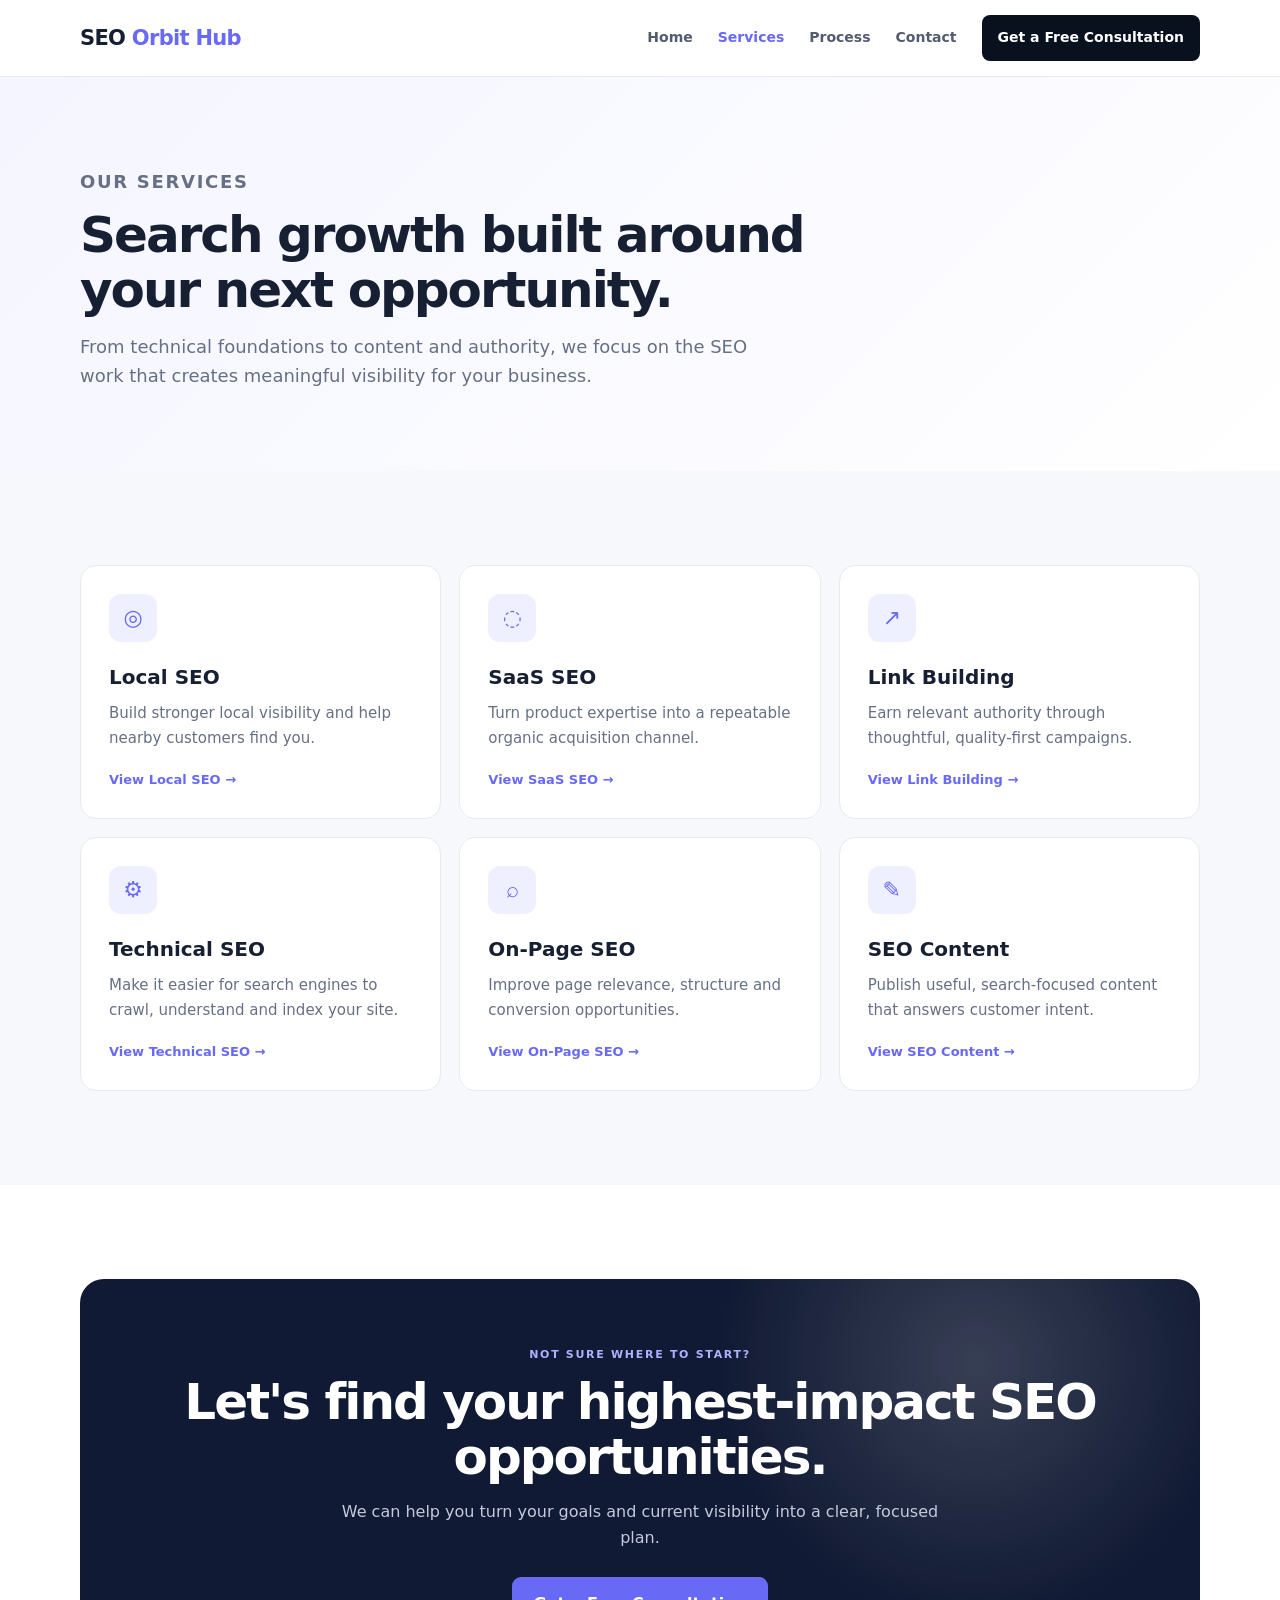
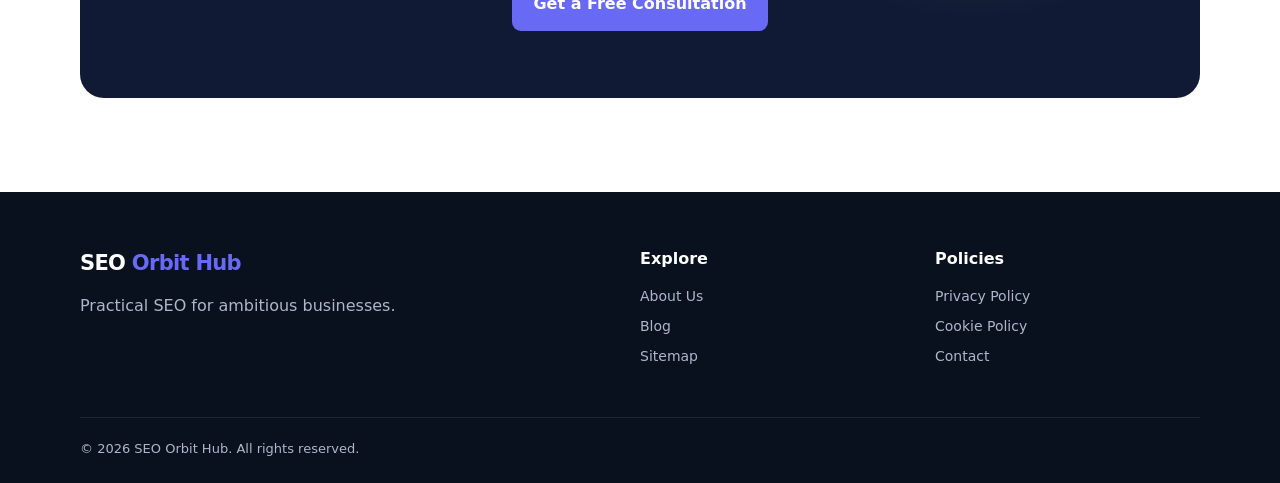
==== services/index.html @ df55609f "Create SEO Orbit Hub multi-page foundation, shared styling, and service templates." ====
<!doctype html><html lang="en"><head><meta charset="UTF-8"><meta name="viewport" content="width=device-width, initial-scale=1.0"><meta name="description" content="Explore SEO Orbit Hub services."><title>SEO Services | SEO Orbit Hub</title><link rel="stylesheet" href="/assets/styles.css"></head><body><header class="site-header"><div class="container nav-wrap"><a class="logo" href="/">SEO <span>Orbit Hub</span></a><button class="menu-toggle" aria-label="Open navigation">☰</button><nav class="nav-links"><a href="/">Home</a><a class="active" href="/services">Services</a><a href="/process">Process</a><a href="/contact">Contact</a><a class="nav-cta" href="/contact">Get a Free Consultation</a></nav></div></header><main><section class="page-hero"><div class="container"><p class="eyebrow">Our services</p><h1>Search growth built around your next opportunity.</h1><p>From technical foundations to content and authority, we focus on the SEO work that creates meaningful visibility for your business.</p></div></section><section class="section soft"><div class="container"><div class="cards"><a class="service-card" href="/services/local-seo"><span class="icon">◎</span><h3>Local SEO</h3><p>Build stronger local visibility and help nearby customers find you.</p><span class="learn">View Local SEO →</span></a><a class="service-card" href="/services/saas-seo"><span class="icon">◌</span><h3>SaaS SEO</h3><p>Turn product expertise into a repeatable organic acquisition channel.</p><span class="learn">View SaaS SEO →</span></a><a class="service-card" href="/services/link-building"><span class="icon">↗</span><h3>Link Building</h3><p>Earn relevant authority through thoughtful, quality-first campaigns.</p><span class="learn">View Link Building →</span></a><a class="service-card" href="/services/technical-seo"><span class="icon">⚙</span><h3>Technical SEO</h3><p>Make it easier for search engines to crawl, understand and index your site.</p><span class="learn">View Technical SEO →</span></a><a class="service-card" href="/services/on-page-seo"><span class="icon">⌕</span><h3>On-Page SEO</h3><p>Improve page relevance, structure and conversion opportunities.</p><span class="learn">View On-Page SEO →</span></a><a class="service-card" href="/services/seo-content"><span class="icon">✎</span><h3>SEO Content</h3><p>Publish useful, search-focused content that answers customer intent.</p><span class="learn">View SEO Content →</span></a></div></div></section><section class="section"><div class="container dark-cta"><p class="eyebrow light">Not sure where to start?</p><h2>Let's find your highest-impact SEO opportunities.</h2><p>We can help you turn your goals and current visibility into a clear, focused plan.</p><a class="button primary" href="/contact">Get a Free Consultation</a></div></section></main><footer class="site-footer"><div class="container footer-grid"><div><a class="logo footer-logo" href="/">SEO <span>Orbit Hub</span></a><p>Practical SEO for ambitious businesses.</p></div><div><h4>Explore</h4><a href="/about">About Us</a><a href="/blog">Blog</a><a href="/sitemap">Sitemap</a></div><div><h4>Policies</h4><a href="/privacy-policy">Privacy Policy</a><a href="/cookie-policy">Cookie Policy</a><a href="/contact">Contact</a></div></div><div class="container copyright">© <span data-year></span> SEO Orbit Hub. All rights reserved.</div></footer><script src="/assets/script.js"></script></body></html>
---- assets/styles.css ----
:root{--navy:#09111f;--ink:#172033;--muted:#667085;--purple:#6869f5;--line:#e7eaf1;--soft:#f6f8fc;--mint:#26c89a}*{box-sizing:border-box;margin:0;padding:0}html{scroll-behavior:smooth}body{font-family:Inter,ui-sans-serif,system-ui,-apple-system,BlinkMacSystemFont,"Segoe UI",sans-serif;color:var(--ink);line-height:1.65;background:#fff}a{color:inherit;text-decoration:none}.container{width:min(1120px,92%);margin:auto}.site-header{position:sticky;top:0;z-index:20;background:rgba(255,255,255,.94);backdrop-filter:blur(15px);border-bottom:1px solid var(--line)}.nav-wrap{min-height:76px;display:flex;align-items:center;justify-content:space-between;gap:24px}.logo{font-size:21px;font-weight:850;letter-spacing:-.7px}.logo span{color:var(--purple)}.nav-links{display:flex;align-items:center;gap:25px;font-size:14px;font-weight:700;color:#515c70}.nav-links a:hover,.nav-links .active{color:var(--purple)}.nav-cta{padding:11px 16px;border-radius:8px;background:var(--navy);color:#fff!important}.menu-toggle{display:none;border:0;background:none;font-size:25px;cursor:pointer}.hero{background:radial-gradient(circle at 80% 15%,#343b89 0,transparent 31%),radial-gradient(circle at 20% 80%,#12483f 0,transparent 30%),var(--navy);color:#fff;padding:112px 0 96px}.hero-grid{display:grid;grid-template-columns:1.08fr .92fr;gap:70px;align-items:center}.eyebrow{text-transform:uppercase;letter-spacing:1.7px;font-size:11px;font-weight:850;color:var(--purple);margin-bottom:11px}.eyebrow.light{color:#aeb1ff}h1{font-size:clamp(44px,6vw,76px);line-height:1.02;letter-spacing:-4px;margin-bottom:25px}h1 span{color:#999aff}.hero-copy{max-width:630px;color:#c5cbdb;font-size:18px;margin-bottom:32px}.button-row{display:flex;gap:13px;flex-wrap:wrap}.button{display:inline-flex;align-items:center;justify-content:center;padding:13px 20px;border-radius:9px;font-weight:800;transition:.2s;border:1px solid transparent}.button:hover{transform:translateY(-2px)}.primary{background:var(--purple);color:#fff}.primary:hover{background:#5657e9}.ghost{border-color:rgba(255,255,255,.25);color:#fff}.ghost:hover{background:rgba(255,255,255,.08)}.secondary{background:var(--navy);color:#fff}.growth-card{padding:22px;border:1px solid rgba(255,255,255,.14);border-radius:20px;background:rgba(255,255,255,.07);box-shadow:0 28px 70px #0004}.card-top{display:flex;justify-content:space-between;margin-bottom:20px}.card-top span{font-size:12px;color:#6ce0b8;background:#26c89a22;padding:4px 9px;border-radius:30px}.chart{height:185px;display:flex;align-items:end;gap:9px;padding:15px 5px 0;border-bottom:1px solid #ffffff1c}.chart i{display:block;flex:1;min-height:30px;border-radius:6px 6px 0 0;background:linear-gradient(#999aff,#4e50db)}.metrics{display:grid;grid-template-columns:repeat(3,1fr);gap:10px;margin-top:16px}.metrics div{padding:12px;border-radius:9px;background:#ffffff0c}.metrics b,.metrics small{display:block}.metrics b{font-size:20px}.metrics small{font-size:12px;color:#adb6cb}.section{padding:94px 0}.soft{background:var(--soft)}.section-heading{max-width:700px;text-align:center;margin:0 auto 48px}.section-heading h2,.dark-cta h2,.page-hero h1{font-size:clamp(32px,4vw,50px);line-height:1.1;letter-spacing:-2px;margin-bottom:14px}.section-heading>p:last-child,.page-hero p{color:var(--muted)}.cards{display:grid;grid-template-columns:repeat(3,1fr);gap:18px}.service-card{padding:28px;background:#fff;border:1px solid var(--line);border-radius:16px;transition:.2s}.service-card:hover{transform:translateY(-5px);box-shadow:0 18px 40px #19234612}.icon{display:grid;place-items:center;width:48px;height:48px;border-radius:12px;background:#eef0ff;color:var(--purple);font-size:22px;margin-bottom:19px}.service-card h3{font-size:20px;margin-bottom:7px}.service-card p,.step p{font-size:15px;color:var(--muted)}.learn{display:block;color:var(--purple);font-weight:800;font-size:13px;margin-top:18px}.process-grid{display:grid;grid-template-columns:repeat(3,1fr);gap:20px}.step{padding:28px;border-left:3px solid var(--purple);background:#fafaff}.step>b{color:var(--purple);font-size:13px}.step h3{margin:11px 0 7px}.center-action{text-align:center;margin-top:35px}.dark-cta{padding:67px 30px;text-align:center;color:#fff;border-radius:24px;background:radial-gradient(circle at 80% 20%,#ffffff29,transparent 27%),#111a34}.dark-cta p:not(.eyebrow){max-width:620px;color:#c4cadb;margin:0 auto 25px}.dark-cta h2{margin-bottom:14px}.site-footer{padding:54px 0 24px;background:var(--navy);color:#aeb6ca}.footer-grid{display:grid;grid-template-columns:2fr 1fr 1fr;gap:30px;padding-bottom:42px}.footer-logo{display:block;color:#fff;margin-bottom:12px}.footer-grid h4{color:#fff;margin-bottom:12px}.footer-grid a:not(.logo){display:block;font-size:14px;margin:7px 0}.footer-grid a:hover{color:#fff}.copyright{border-top:1px solid #ffffff18;padding-top:20px;font-size:13px}.page-hero{padding:90px 0 80px;background:linear-gradient(135deg,#f4f5ff,#fff)}.page-hero h1{max-width:780px}.page-hero p{max-width:680px;font-size:18px}.prose{max-width:780px;margin:auto}.prose h2{font-size:30px;margin:35px 0 10px}.prose p,.prose li{color:var(--muted);margin:10px 0}.prose ul{padding-left:22px}.contact-grid{display:grid;grid-template-columns:.8fr 1.2fr;gap:45px}.contact-info h2{font-size:42px;line-height:1.1;margin:10px 0 15px}.contact-info p{color:var(--muted);margin:10px 0}.contact-form{padding:28px;border:1px solid var(--line);border-radius:16px;box-shadow:0 15px 40px #1b25400b}.contact-form label{display:block;font-weight:750;font-size:14px;margin:0 0 7px}.contact-form input,.contact-form textarea{font:inherit;width:100%;padding:13px 14px;border:1px solid #dce0ea;border-radius:8px;margin-bottom:17px;outline:none}.contact-form input:focus,.contact-form textarea:focus{border-color:var(--purple)}.contact-form textarea{min-height:145px;resize:vertical}.contact-form .button{width:100%;cursor:pointer}.blog-card{padding:26px;border:1px solid var(--line);border-radius:14px;background:#fff}.blog-card h3{margin:8px 0}.blog-card p{color:var(--muted)}@media(max-width:800px){.hero-grid,.contact-grid{grid-template-columns:1fr}.hero{padding:82px 0}.cards,.process-grid{grid-template-columns:1fr}.footer-grid{grid-template-columns:1fr 1fr}.nav-links{display:none;position:absolute;top:76px;left:0;right:0;padding:20px;background:#fff;flex-direction:column;align-items:stretch;border-bottom:1px solid var(--line)}.nav-links.open{display:flex}.nav-links a{padding:8px 0}.nav-cta{text-align:center}.menu-toggle{display:block}h1{letter-spacing:-2.5px}}@media(max-width:480px){.footer-grid{grid-template-columns:1fr}.section{padding:70px 0}.growth-card{padding:16px}}
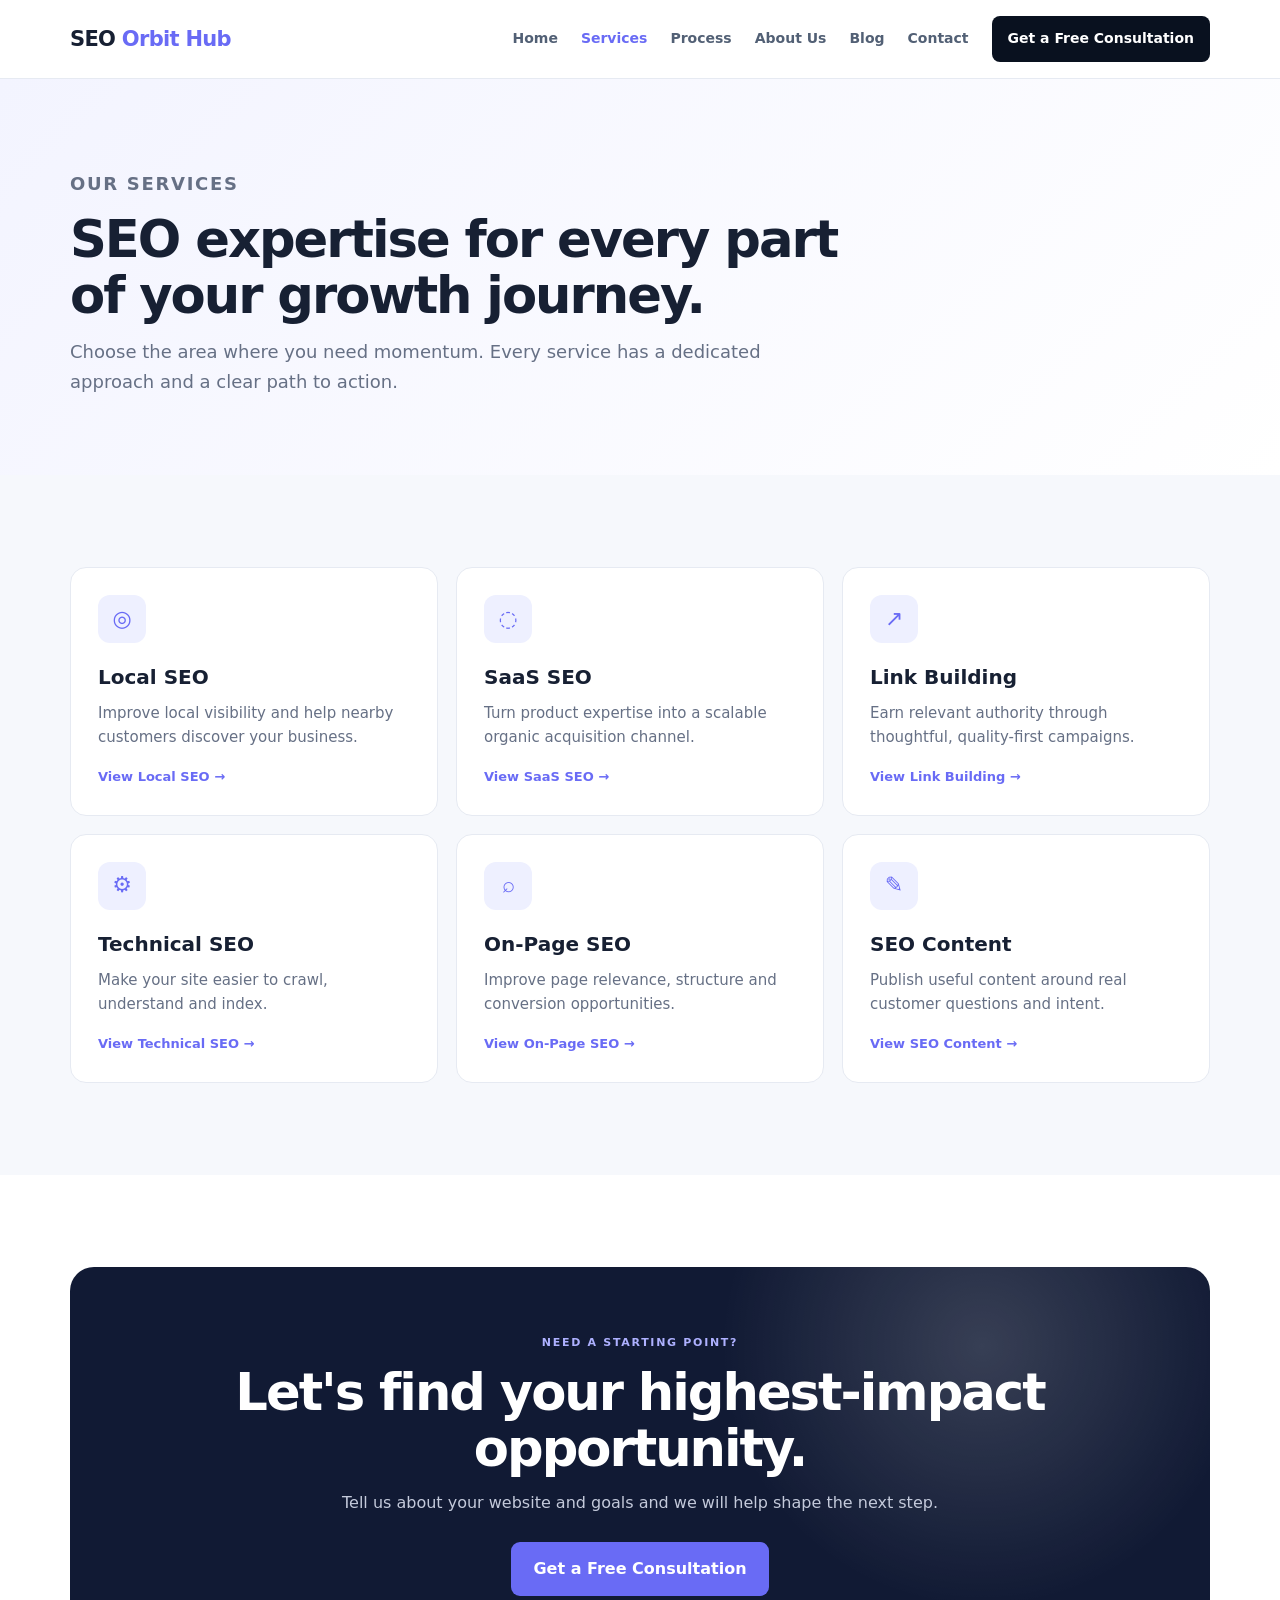
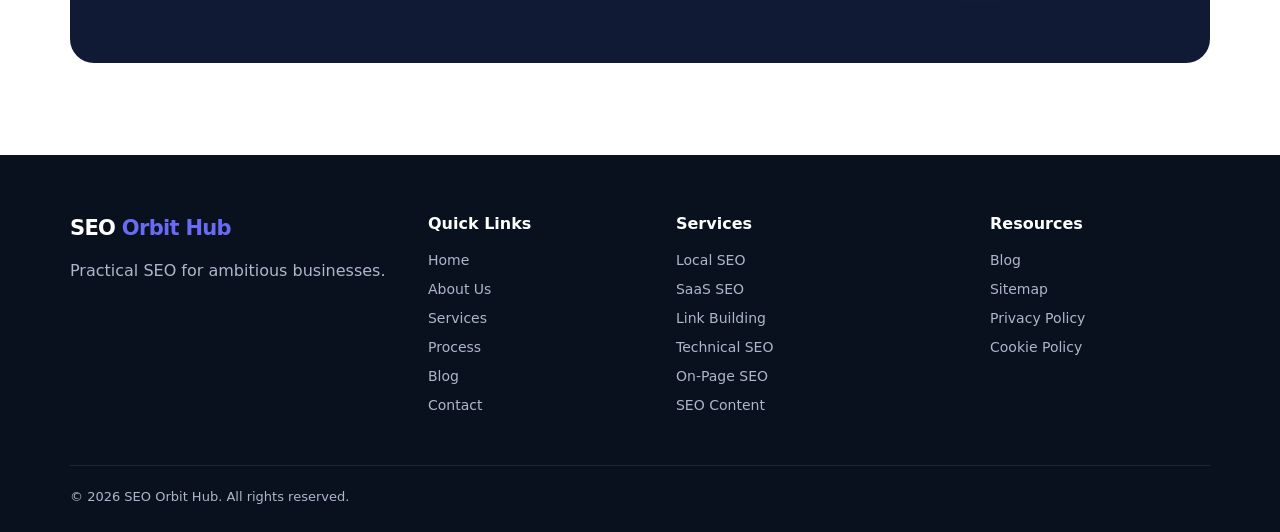
==== commit 85995d73: "Redesign SEO Orbit Hub homepage, services hub, shared premium styling and cookie notice." ====
--- a/services/index.html
+++ b/services/index.html
@@ -1 +1 @@
-<!doctype html><html lang="en"><head><meta charset="UTF-8"><meta name="viewport" content="width=device-width, initial-scale=1.0"><meta name="description" content="Explore SEO Orbit Hub services."><title>SEO Services | SEO Orbit Hub</title><link rel="stylesheet" href="/assets/styles.css"></head><body><header class="site-header"><div class="container nav-wrap"><a class="logo" href="/">SEO <span>Orbit Hub</span></a><button class="menu-toggle" aria-label="Open navigation">☰</button><nav class="nav-links"><a href="/">Home</a><a class="active" href="/services">Services</a><a href="/process">Process</a><a href="/contact">Contact</a><a class="nav-cta" href="/contact">Get a Free Consultation</a></nav></div></header><main><section class="page-hero"><div class="container"><p class="eyebrow">Our services</p><h1>Search growth built around your next opportunity.</h1><p>From technical foundations to content and authority, we focus on the SEO work that creates meaningful visibility for your business.</p></div></section><section class="section soft"><div class="container"><div class="cards"><a class="service-card" href="/services/local-seo"><span class="icon">◎</span><h3>Local SEO</h3><p>Build stronger local visibility and help nearby customers find you.</p><span class="learn">View Local SEO →</span></a><a class="service-card" href="/services/saas-seo"><span class="icon">◌</span><h3>SaaS SEO</h3><p>Turn product expertise into a repeatable organic acquisition channel.</p><span class="learn">View SaaS SEO →</span></a><a class="service-card" href="/services/link-building"><span class="icon">↗</span><h3>Link Building</h3><p>Earn relevant authority through thoughtful, quality-first campaigns.</p><span class="learn">View Link Building →</span></a><a class="service-card" href="/services/technical-seo"><span class="icon">⚙</span><h3>Technical SEO</h3><p>Make it easier for search engines to crawl, understand and index your site.</p><span class="learn">View Technical SEO →</span></a><a class="service-card" href="/services/on-page-seo"><span class="icon">⌕</span><h3>On-Page SEO</h3><p>Improve page relevance, structure and conversion opportunities.</p><span class="learn">View On-Page SEO →</span></a><a class="service-card" href="/services/seo-content"><span class="icon">✎</span><h3>SEO Content</h3><p>Publish useful, search-focused content that answers customer intent.</p><span class="learn">View SEO Content →</span></a></div></div></section><section class="section"><div class="container dark-cta"><p class="eyebrow light">Not sure where to start?</p><h2>Let's find your highest-impact SEO opportunities.</h2><p>We can help you turn your goals and current visibility into a clear, focused plan.</p><a class="button primary" href="/contact">Get a Free Consultation</a></div></section></main><footer class="site-footer"><div class="container footer-grid"><div><a class="logo footer-logo" href="/">SEO <span>Orbit Hub</span></a><p>Practical SEO for ambitious businesses.</p></div><div><h4>Explore</h4><a href="/about">About Us</a><a href="/blog">Blog</a><a href="/sitemap">Sitemap</a></div><div><h4>Policies</h4><a href="/privacy-policy">Privacy Policy</a><a href="/cookie-policy">Cookie Policy</a><a href="/contact">Contact</a></div></div><div class="container copyright">© <span data-year></span> SEO Orbit Hub. All rights reserved.</div></footer><script src="/assets/script.js"></script></body></html>+<!doctype html><html lang="en"><head><meta charset="UTF-8"><meta name="viewport" content="width=device-width,initial-scale=1"><meta name="description" content="Explore Local SEO, SaaS SEO, link building, technical SEO, on-page SEO and SEO content services."><title>SEO Services | SEO Orbit Hub</title><link rel="stylesheet" href="/assets/styles.css"></head><body><header class="site-header"><div class="container nav-wrap"><a class="logo" href="/">SEO <span>Orbit Hub</span></a><button class="menu-toggle" aria-label="Open navigation">☰</button><nav class="nav-links"><a href="/">Home</a><a class="active" href="/services">Services</a><a href="/process">Process</a><a href="/about">About Us</a><a href="/blog">Blog</a><a href="/contact">Contact</a><a class="nav-cta" href="/contact">Get a Free Consultation</a></nav></div></header><main><section class="page-hero"><div class="container"><p class="eyebrow">Our services</p><h1>SEO expertise for every part of your growth journey.</h1><p>Choose the area where you need momentum. Every service has a dedicated approach and a clear path to action.</p></div></section><section class="section soft"><div class="container"><div class="cards"><a class="service-card" href="/services/local-seo"><span class="icon">◎</span><h3>Local SEO</h3><p>Improve local visibility and help nearby customers discover your business.</p><span class="learn">View Local SEO →</span></a><a class="service-card" href="/services/saas-seo"><span class="icon">◌</span><h3>SaaS SEO</h3><p>Turn product expertise into a scalable organic acquisition channel.</p><span class="learn">View SaaS SEO →</span></a><a class="service-card" href="/services/link-building"><span class="icon">↗</span><h3>Link Building</h3><p>Earn relevant authority through thoughtful, quality-first campaigns.</p><span class="learn">View Link Building →</span></a><a class="service-card" href="/services/technical-seo"><span class="icon">⚙</span><h3>Technical SEO</h3><p>Make your site easier to crawl, understand and index.</p><span class="learn">View Technical SEO →</span></a><a class="service-card" href="/services/on-page-seo"><span class="icon">⌕</span><h3>On-Page SEO</h3><p>Improve page relevance, structure and conversion opportunities.</p><span class="learn">View On-Page SEO →</span></a><a class="service-card" href="/services/seo-content"><span class="icon">✎</span><h3>SEO Content</h3><p>Publish useful content around real customer questions and intent.</p><span class="learn">View SEO Content →</span></a></div></div></section><section class="section"><div class="container dark-cta"><p class="eyebrow light">Need a starting point?</p><h2>Let's find your highest-impact opportunity.</h2><p>Tell us about your website and goals and we will help shape the next step.</p><a class="button primary" href="/contact">Get a Free Consultation</a></div></section></main><footer class="site-footer"><div class="container footer-grid"><div><a class="logo footer-logo" href="/">SEO <span>Orbit Hub</span></a><p>Practical SEO for ambitious businesses.</p></div><div><h4>Quick Links</h4><a href="/">Home</a><a href="/about">About Us</a><a href="/services">Services</a><a href="/process">Process</a><a href="/blog">Blog</a><a href="/contact">Contact</a></div><div><h4>Services</h4><a href="/services/local-seo">Local SEO</a><a href="/services/saas-seo">SaaS SEO</a><a href="/services/link-building">Link Building</a><a href="/services/technical-seo">Technical SEO</a><a href="/services/on-page-seo">On-Page SEO</a><a href="/services/seo-content">SEO Content</a></div><div><h4>Resources</h4><a href="/blog">Blog</a><a href="/sitemap">Sitemap</a><a href="/privacy-policy">Privacy Policy</a><a href="/cookie-policy">Cookie Policy</a></div></div><div class="container copyright">© <span data-year></span> SEO Orbit Hub. All rights reserved.</div></footer><script src="/assets/script.js"></script></body></html>
--- a/assets/styles.css
+++ b/assets/styles.css
@@ -1 +1 @@
-:root{--navy:#09111f;--ink:#172033;--muted:#667085;--purple:#6869f5;--line:#e7eaf1;--soft:#f6f8fc;--mint:#26c89a}*{box-sizing:border-box;margin:0;padding:0}html{scroll-behavior:smooth}body{font-family:Inter,ui-sans-serif,system-ui,-apple-system,BlinkMacSystemFont,"Segoe UI",sans-serif;color:var(--ink);line-height:1.65;background:#fff}a{color:inherit;text-decoration:none}.container{width:min(1120px,92%);margin:auto}.site-header{position:sticky;top:0;z-index:20;background:rgba(255,255,255,.94);backdrop-filter:blur(15px);border-bottom:1px solid var(--line)}.nav-wrap{min-height:76px;display:flex;align-items:center;justify-content:space-between;gap:24px}.logo{font-size:21px;font-weight:850;letter-spacing:-.7px}.logo span{color:var(--purple)}.nav-links{display:flex;align-items:center;gap:25px;font-size:14px;font-weight:700;color:#515c70}.nav-links a:hover,.nav-links .active{color:var(--purple)}.nav-cta{padding:11px 16px;border-radius:8px;background:var(--navy);color:#fff!important}.menu-toggle{display:none;border:0;background:none;font-size:25px;cursor:pointer}.hero{background:radial-gradient(circle at 80% 15%,#343b89 0,transparent 31%),radial-gradient(circle at 20% 80%,#12483f 0,transparent 30%),var(--navy);color:#fff;padding:112px 0 96px}.hero-grid{display:grid;grid-template-columns:1.08fr .92fr;gap:70px;align-items:center}.eyebrow{text-transform:uppercase;letter-spacing:1.7px;font-size:11px;font-weight:850;color:var(--purple);margin-bottom:11px}.eyebrow.light{color:#aeb1ff}h1{font-size:clamp(44px,6vw,76px);line-height:1.02;letter-spacing:-4px;margin-bottom:25px}h1 span{color:#999aff}.hero-copy{max-width:630px;color:#c5cbdb;font-size:18px;margin-bottom:32px}.button-row{display:flex;gap:13px;flex-wrap:wrap}.button{display:inline-flex;align-items:center;justify-content:center;padding:13px 20px;border-radius:9px;font-weight:800;transition:.2s;border:1px solid transparent}.button:hover{transform:translateY(-2px)}.primary{background:var(--purple);color:#fff}.primary:hover{background:#5657e9}.ghost{border-color:rgba(255,255,255,.25);color:#fff}.ghost:hover{background:rgba(255,255,255,.08)}.secondary{background:var(--navy);color:#fff}.growth-card{padding:22px;border:1px solid rgba(255,255,255,.14);border-radius:20px;background:rgba(255,255,255,.07);box-shadow:0 28px 70px #0004}.card-top{display:flex;justify-content:space-between;margin-bottom:20px}.card-top span{font-size:12px;color:#6ce0b8;background:#26c89a22;padding:4px 9px;border-radius:30px}.chart{height:185px;display:flex;align-items:end;gap:9px;padding:15px 5px 0;border-bottom:1px solid #ffffff1c}.chart i{display:block;flex:1;min-height:30px;border-radius:6px 6px 0 0;background:linear-gradient(#999aff,#4e50db)}.metrics{display:grid;grid-template-columns:repeat(3,1fr);gap:10px;margin-top:16px}.metrics div{padding:12px;border-radius:9px;background:#ffffff0c}.metrics b,.metrics small{display:block}.metrics b{font-size:20px}.metrics small{font-size:12px;color:#adb6cb}.section{padding:94px 0}.soft{background:var(--soft)}.section-heading{max-width:700px;text-align:center;margin:0 auto 48px}.section-heading h2,.dark-cta h2,.page-hero h1{font-size:clamp(32px,4vw,50px);line-height:1.1;letter-spacing:-2px;margin-bottom:14px}.section-heading>p:last-child,.page-hero p{color:var(--muted)}.cards{display:grid;grid-template-columns:repeat(3,1fr);gap:18px}.service-card{padding:28px;background:#fff;border:1px solid var(--line);border-radius:16px;transition:.2s}.service-card:hover{transform:translateY(-5px);box-shadow:0 18px 40px #19234612}.icon{display:grid;place-items:center;width:48px;height:48px;border-radius:12px;background:#eef0ff;color:var(--purple);font-size:22px;margin-bottom:19px}.service-card h3{font-size:20px;margin-bottom:7px}.service-card p,.step p{font-size:15px;color:var(--muted)}.learn{display:block;color:var(--purple);font-weight:800;font-size:13px;margin-top:18px}.process-grid{display:grid;grid-template-columns:repeat(3,1fr);gap:20px}.step{padding:28px;border-left:3px solid var(--purple);background:#fafaff}.step>b{color:var(--purple);font-size:13px}.step h3{margin:11px 0 7px}.center-action{text-align:center;margin-top:35px}.dark-cta{padding:67px 30px;text-align:center;color:#fff;border-radius:24px;background:radial-gradient(circle at 80% 20%,#ffffff29,transparent 27%),#111a34}.dark-cta p:not(.eyebrow){max-width:620px;color:#c4cadb;margin:0 auto 25px}.dark-cta h2{margin-bottom:14px}.site-footer{padding:54px 0 24px;background:var(--navy);color:#aeb6ca}.footer-grid{display:grid;grid-template-columns:2fr 1fr 1fr;gap:30px;padding-bottom:42px}.footer-logo{display:block;color:#fff;margin-bottom:12px}.footer-grid h4{color:#fff;margin-bottom:12px}.footer-grid a:not(.logo){display:block;font-size:14px;margin:7px 0}.footer-grid a:hover{color:#fff}.copyright{border-top:1px solid #ffffff18;padding-top:20px;font-size:13px}.page-hero{padding:90px 0 80px;background:linear-gradient(135deg,#f4f5ff,#fff)}.page-hero h1{max-width:780px}.page-hero p{max-width:680px;font-size:18px}.prose{max-width:780px;margin:auto}.prose h2{font-size:30px;margin:35px 0 10px}.prose p,.prose li{color:var(--muted);margin:10px 0}.prose ul{padding-left:22px}.contact-grid{display:grid;grid-template-columns:.8fr 1.2fr;gap:45px}.contact-info h2{font-size:42px;line-height:1.1;margin:10px 0 15px}.contact-info p{color:var(--muted);margin:10px 0}.contact-form{padding:28px;border:1px solid var(--line);border-radius:16px;box-shadow:0 15px 40px #1b25400b}.contact-form label{display:block;font-weight:750;font-size:14px;margin:0 0 7px}.contact-form input,.contact-form textarea{font:inherit;width:100%;padding:13px 14px;border:1px solid #dce0ea;border-radius:8px;margin-bottom:17px;outline:none}.contact-form input:focus,.contact-form textarea:focus{border-color:var(--purple)}.contact-form textarea{min-height:145px;resize:vertical}.contact-form .button{width:100%;cursor:pointer}.blog-card{padding:26px;border:1px solid var(--line);border-radius:14px;background:#fff}.blog-card h3{margin:8px 0}.blog-card p{color:var(--muted)}@media(max-width:800px){.hero-grid,.contact-grid{grid-template-columns:1fr}.hero{padding:82px 0}.cards,.process-grid{grid-template-columns:1fr}.footer-grid{grid-template-columns:1fr 1fr}.nav-links{display:none;position:absolute;top:76px;left:0;right:0;padding:20px;background:#fff;flex-direction:column;align-items:stretch;border-bottom:1px solid var(--line)}.nav-links.open{display:flex}.nav-links a{padding:8px 0}.nav-cta{text-align:center}.menu-toggle{display:block}h1{letter-spacing:-2.5px}}@media(max-width:480px){.footer-grid{grid-template-columns:1fr}.section{padding:70px 0}.growth-card{padding:16px}}
+:root{--ink:#172033;--muted:#667085;--navy:#09111f;--purple:#696bf5;--mint:#2ac99c;--line:#e6eaf2;--soft:#f6f8fc;--white:#fff}*{box-sizing:border-box;margin:0;padding:0}html{scroll-behavior:smooth}body{font-family:Inter,ui-sans-serif,system-ui,-apple-system,"Segoe UI",sans-serif;color:var(--ink);line-height:1.65;background:#fff}a{color:inherit;text-decoration:none}img{max-width:100%;display:block}.container{width:min(1140px,92%);margin:auto}.site-header{position:sticky;top:0;z-index:50;background:#fffffff2;backdrop-filter:blur(16px);border-bottom:1px solid var(--line)}.nav-wrap{min-height:78px;display:flex;align-items:center;justify-content:space-between;gap:24px}.logo{font-size:21px;font-weight:850;letter-spacing:-.7px}.logo span{color:var(--purple)}.nav-links{display:flex;align-items:center;gap:23px;font-size:14px;font-weight:750;color:#526075}.nav-links a:hover,.nav-links .active{color:var(--purple)}.nav-cta{padding:11px 16px;border-radius:8px;background:var(--navy);color:#fff!important}.menu-toggle{display:none;border:0;background:transparent;font-size:25px;cursor:pointer}.hero{background:radial-gradient(circle at 86% 10%,#3a408d,transparent 30%),radial-gradient(circle at 15% 90%,#124c42,transparent 31%),var(--navy);color:#fff;padding:104px 0 72px}.hero-grid{display:grid;grid-template-columns:1fr 1fr;gap:62px;align-items:center}.eyebrow{text-transform:uppercase;letter-spacing:1.7px;font-size:11px;font-weight:850;color:var(--purple);margin-bottom:12px}.eyebrow.light{color:#aeb1ff}h1{font-size:clamp(44px,6vw,76px);line-height:1.02;letter-spacing:-4px;margin-bottom:24px}h1 span{color:#999aff}.hero-copy{max-width:650px;color:#c7cedd;font-size:18px;margin-bottom:30px}.button-row{display:flex;gap:13px;flex-wrap:wrap}.button{display:inline-flex;align-items:center;justify-content:center;padding:13px 21px;border-radius:9px;font-weight:800;transition:.2s;border:1px solid transparent}.button:hover{transform:translateY(-2px)}.primary{background:var(--purple);color:#fff}.primary:hover{background:#5557e9}.ghost{border-color:#ffffff40;color:#fff}.ghost:hover{background:#ffffff12}.secondary{background:var(--navy);color:#fff}.visual{min-height:390px;display:grid;place-items:center;border:1px solid #ffffff2b;border-radius:24px;background:linear-gradient(145deg,#ffffff18,#ffffff06);box-shadow:0 30px 80px #0004;overflow:hidden}.image-placeholder{width:82%;height:285px;border:1px dashed #ffffff65;border-radius:18px;display:flex;align-items:center;justify-content:center;text-align:center;padding:25px;color:#d7dcf0;background:linear-gradient(135deg,#ffffff12,#ffffff04)}.image-placeholder strong{display:block;font-size:18px;color:#fff;margin-bottom:7px}.section{padding:92px 0}.soft{background:var(--soft)}.section-heading{max-width:720px;text-align:center;margin:0 auto 48px}.section-heading h2,.page-hero h1,.dark-cta h2{font-size:clamp(32px,4vw,52px);line-height:1.1;letter-spacing:-2px;margin-bottom:14px}.section-heading>p:last-child,.page-hero p{color:var(--muted)}.cards{display:grid;grid-template-columns:repeat(3,1fr);gap:18px}.card,.service-card,.blog-card{padding:27px;background:#fff;border:1px solid var(--line);border-radius:16px;transition:.2s}.card:hover,.service-card:hover,.blog-card:hover{transform:translateY(-4px);box-shadow:0 18px 40px #1b284012}.service-card .icon,.card .icon{display:grid;place-items:center;width:48px;height:48px;border-radius:12px;background:#eef0ff;color:var(--purple);font-size:22px;margin-bottom:18px}.card h3,.service-card h3,.blog-card h3{font-size:20px;margin-bottom:7px}.card p,.service-card p,.blog-card p,.step p{font-size:15px;color:var(--muted)}.learn{display:block;color:var(--purple);font-size:13px;font-weight:800;margin-top:16px}.process-grid{display:grid;grid-template-columns:repeat(3,1fr);gap:18px}.step{padding:27px;border-left:3px solid var(--purple);background:#fafaff}.step>b{font-size:13px;color:var(--purple)}.step h3{margin:10px 0 7px}.center-action{text-align:center;margin-top:34px}.growth-panel{display:grid;grid-template-columns:1fr 1fr;gap:40px;align-items:center}.growth-panel h2{font-size:42px;line-height:1.1;letter-spacing:-2px;margin:10px 0 15px}.growth-panel p{color:var(--muted)}.growth-card{padding:22px;border:1px solid #ffffff20;border-radius:20px;background:var(--navy);color:#fff;box-shadow:0 25px 60px #1019322b}.card-top{display:flex;justify-content:space-between;margin-bottom:20px}.card-top span{font-size:12px;color:#6ce0b8;background:#26c89a22;padding:4px 9px;border-radius:30px}.chart{height:185px;display:flex;align-items:end;gap:9px;padding:15px 5px 0;border-bottom:1px solid #ffffff1c}.chart i{display:block;flex:1;min-height:30px;border-radius:6px 6px 0 0;background:linear-gradient(#999aff,#4e50db)}.metrics{display:grid;grid-template-columns:repeat(3,1fr);gap:10px;margin-top:16px}.metrics div{padding:12px;border-radius:9px;background:#ffffff0c}.metrics b,.metrics small{display:block}.metrics b{font-size:20px}.metrics small{font-size:12px;color:#adb6cb}.dark-cta{padding:67px 30px;text-align:center;color:#fff;border-radius:24px;background:radial-gradient(circle at 80% 20%,#ffffff29,transparent 27%),#111a34}.dark-cta p:not(.eyebrow){max-width:640px;color:#c4cadb;margin:0 auto 25px}.page-hero{padding:90px 0 78px;background:linear-gradient(135deg,#f3f4ff,#fff)}.page-hero h1{max-width:820px}.page-hero p{max-width:720px;font-size:18px}.prose{max-width:790px;margin:auto}.prose h2{font-size:30px;margin:32px 0 9px}.prose p,.prose li{color:var(--muted);margin:9px 0}.prose ul{padding-left:22px}.contact-grid{display:grid;grid-template-columns:.8fr 1.2fr;gap:48px}.contact-info h2{font-size:42px;line-height:1.1;margin:8px 0 15px}.contact-info p{color:var(--muted);margin:10px 0}.contact-form{padding:28px;border:1px solid var(--line);border-radius:16px;box-shadow:0 15px 40px #1b25400b}.contact-form label{display:block;font-weight:750;font-size:14px;margin:0 0 7px}.contact-form input,.contact-form textarea,.contact-form select{font:inherit;width:100%;padding:13px 14px;border:1px solid #dce0ea;border-radius:8px;margin-bottom:17px;outline:none;background:#fff}.contact-form textarea{min-height:145px;resize:vertical}.contact-form .button{width:100%;cursor:pointer}.featured{display:grid;grid-template-columns:1.2fr .8fr;gap:22px;align-items:stretch}.featured .blog-card{background:var(--navy);color:#fff}.featured .blog-card p{color:#c5ccdc}.category{font-size:11px;text-transform:uppercase;letter-spacing:1px;font-weight:850;color:var(--purple)}.site-footer{padding:56px 0 24px;background:var(--navy);color:#aeb6ca}.footer-grid{display:grid;grid-template-columns:1.5fr 1fr 1.3fr 1fr;gap:28px;padding-bottom:42px}.footer-logo{display:block;color:#fff;margin-bottom:12px}.footer-grid h4{color:#fff;margin-bottom:11px}.footer-grid a:not(.logo){display:block;font-size:14px;margin:6px 0}.footer-grid a:hover{color:#fff}.copyright{border-top:1px solid #ffffff18;padding-top:20px;font-size:13px}.cookie-banner{position:fixed;z-index:60;left:20px;right:20px;bottom:20px;display:flex;align-items:center;justify-content:space-between;gap:20px;padding:18px 20px;background:#fff;border:1px solid var(--line);border-radius:14px;box-shadow:0 15px 45px #09111f26}.cookie-banner p{font-size:13px;color:var(--muted)}.cookie-actions{display:flex;gap:9px;flex-shrink:0}.cookie-actions button{border:0;padding:9px 13px;border-radius:7px;font-weight:750;cursor:pointer}.cookie-actions .accept{background:var(--navy);color:#fff}.hidden{display:none!important}@media(max-width:850px){.hero-grid,.growth-panel,.contact-grid,.featured{grid-template-columns:1fr}.cards,.process-grid{grid-template-columns:1fr 1fr}.footer-grid{grid-template-columns:1fr 1fr}.nav-links{display:none;position:absolute;top:78px;left:0;right:0;padding:18px 4%;background:#fff;flex-direction:column;align-items:stretch;border-bottom:1px solid var(--line)}.nav-links.open{display:flex}.nav-links a{padding:7px 0}.nav-cta{text-align:center}.menu-toggle{display:block}}@media(max-width:560px){.cards,.process-grid,.footer-grid{grid-template-columns:1fr}.section{padding:70px 0}h1{letter-spacing:-2.5px}.cookie-banner{left:10px;right:10px;bottom:10px;display:block}.cookie-actions{margin-top:12px}.cookie-actions button{flex:1}}
